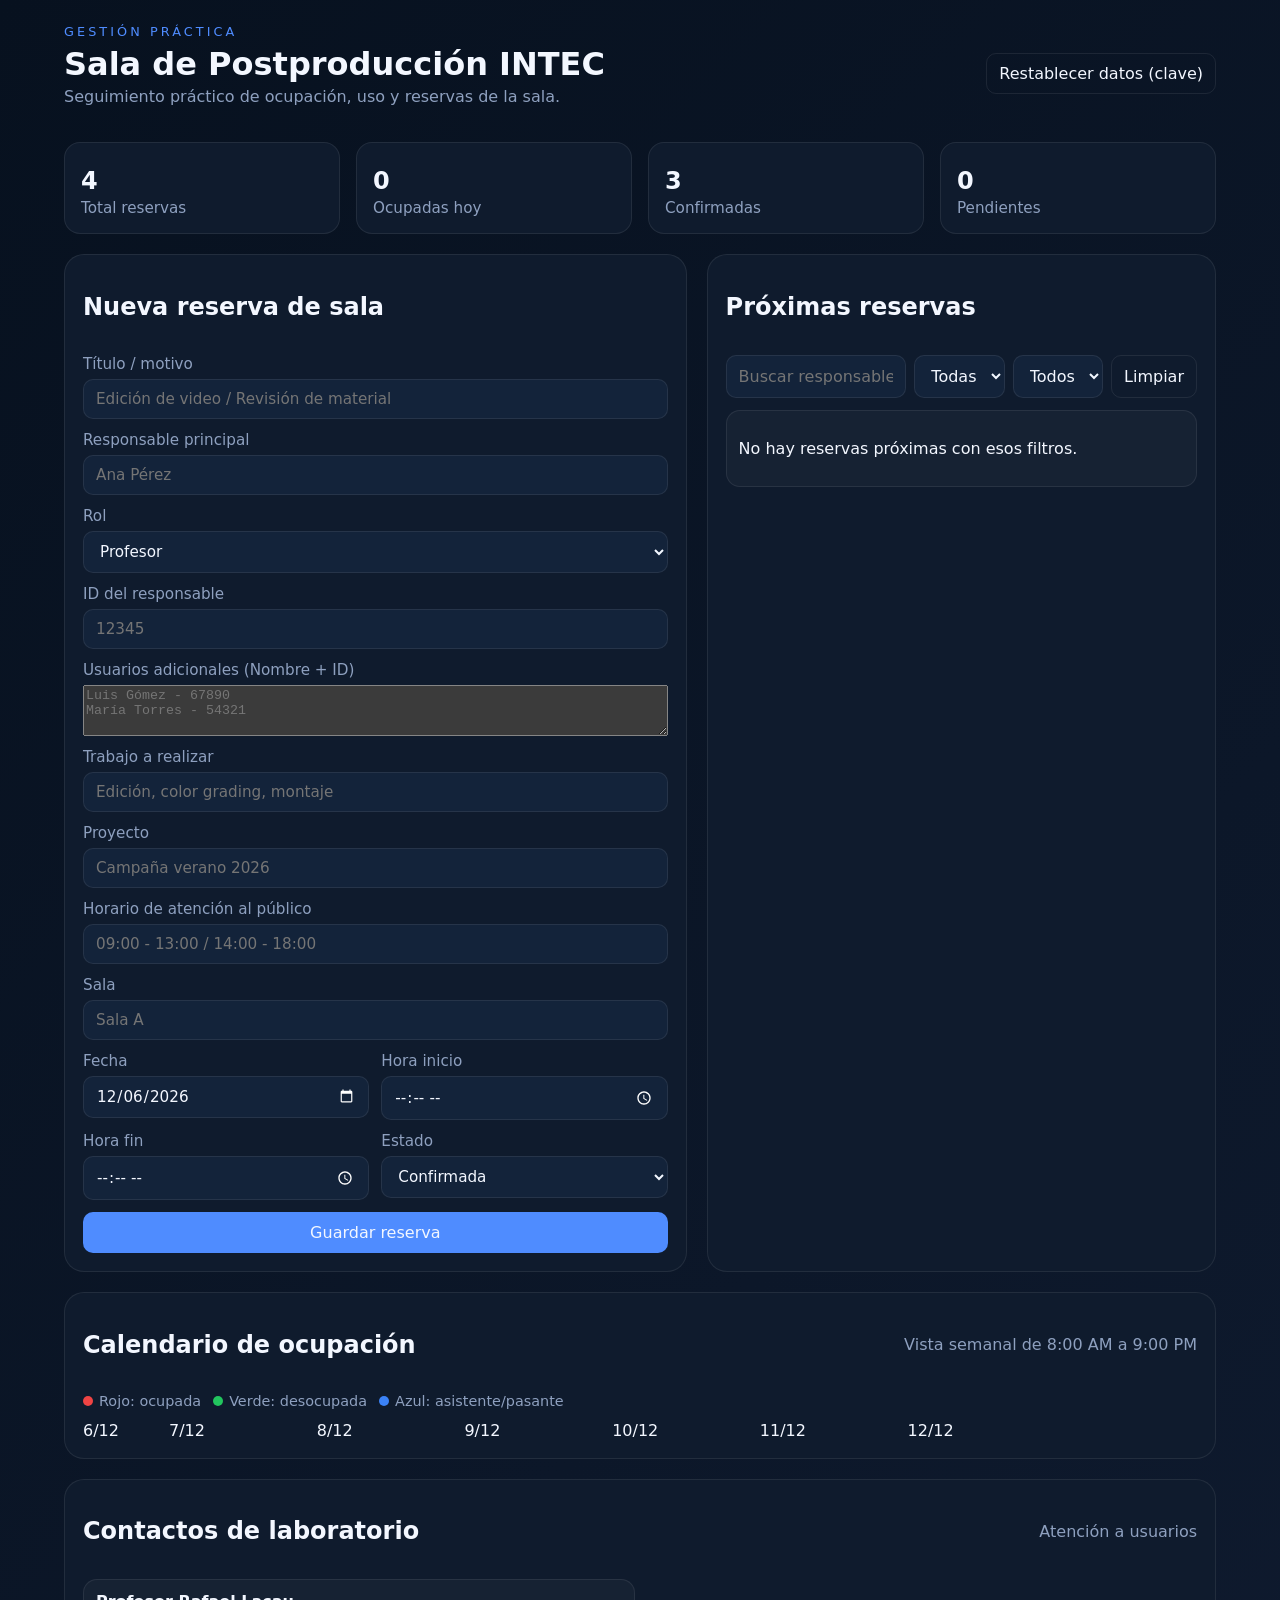
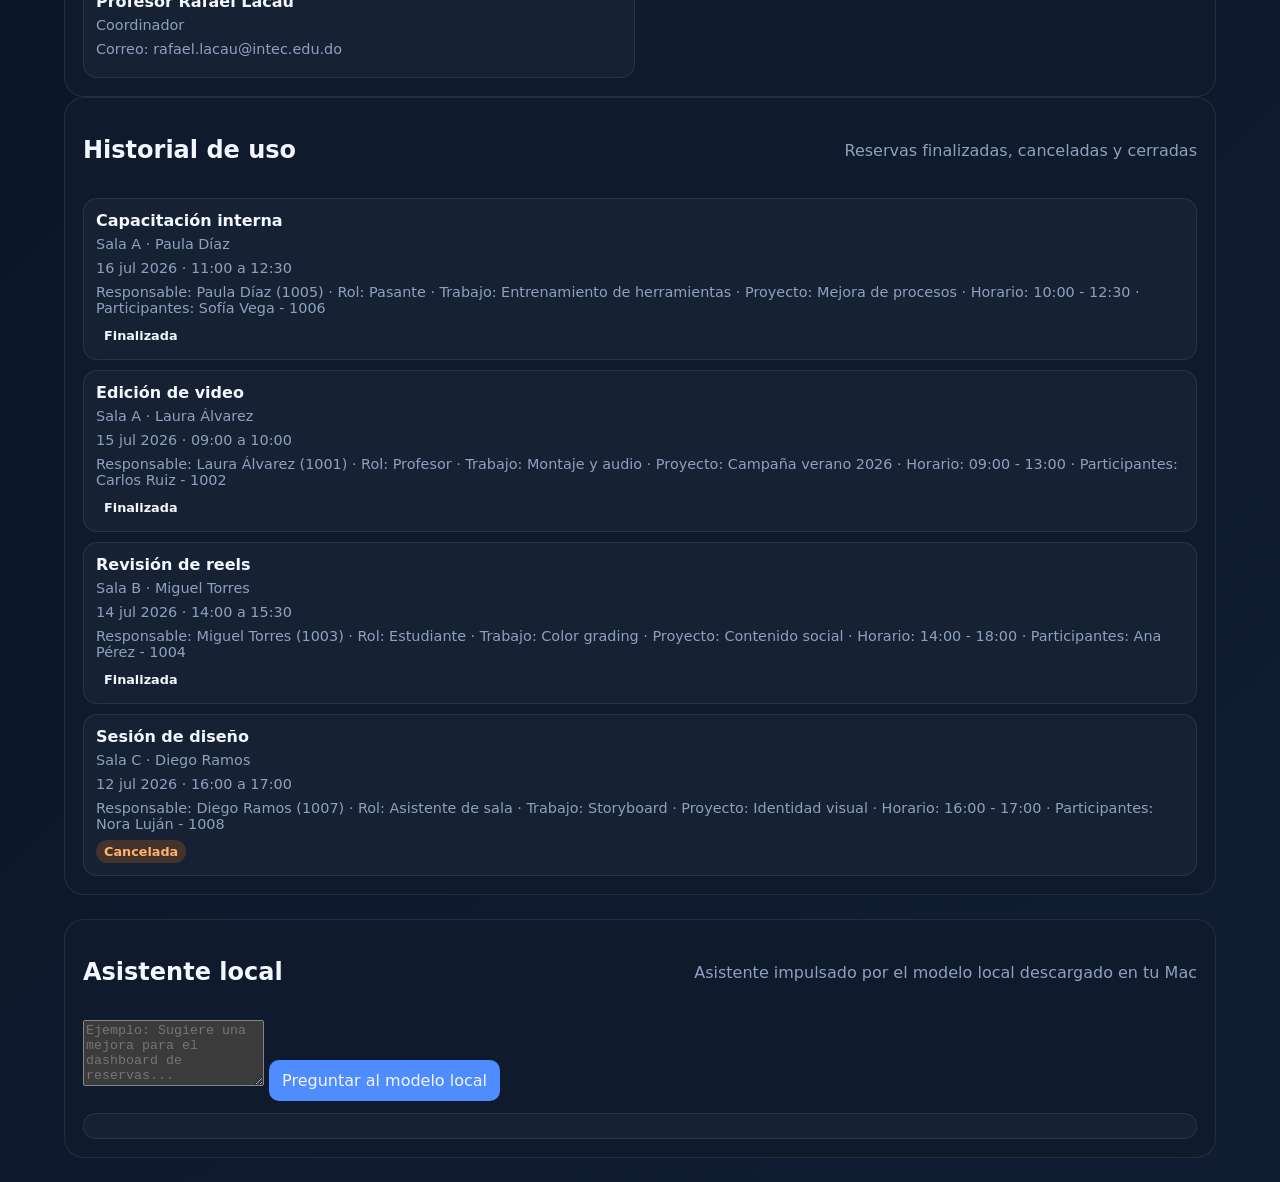
==== index.html @ 1c03a754 "Mejora dashboard y publica entry para GitHub Pages" ====
<!doctype html>
<html lang="es">
  <head>
    <meta charset="UTF-8" />
    <meta name="viewport" content="width=device-width, initial-scale=1.0" />
    <meta http-equiv="refresh" content="0; url=local-llm/dashboard.html" />
    <title>Redirigiendo al dashboard</title>
  </head>
  <body>
    <p>Abriendo dashboard...</p>
    <p><a href="local-llm/dashboard.html">Haz clic aqui si no redirige automaticamente.</a></p>
  </body>
</html>
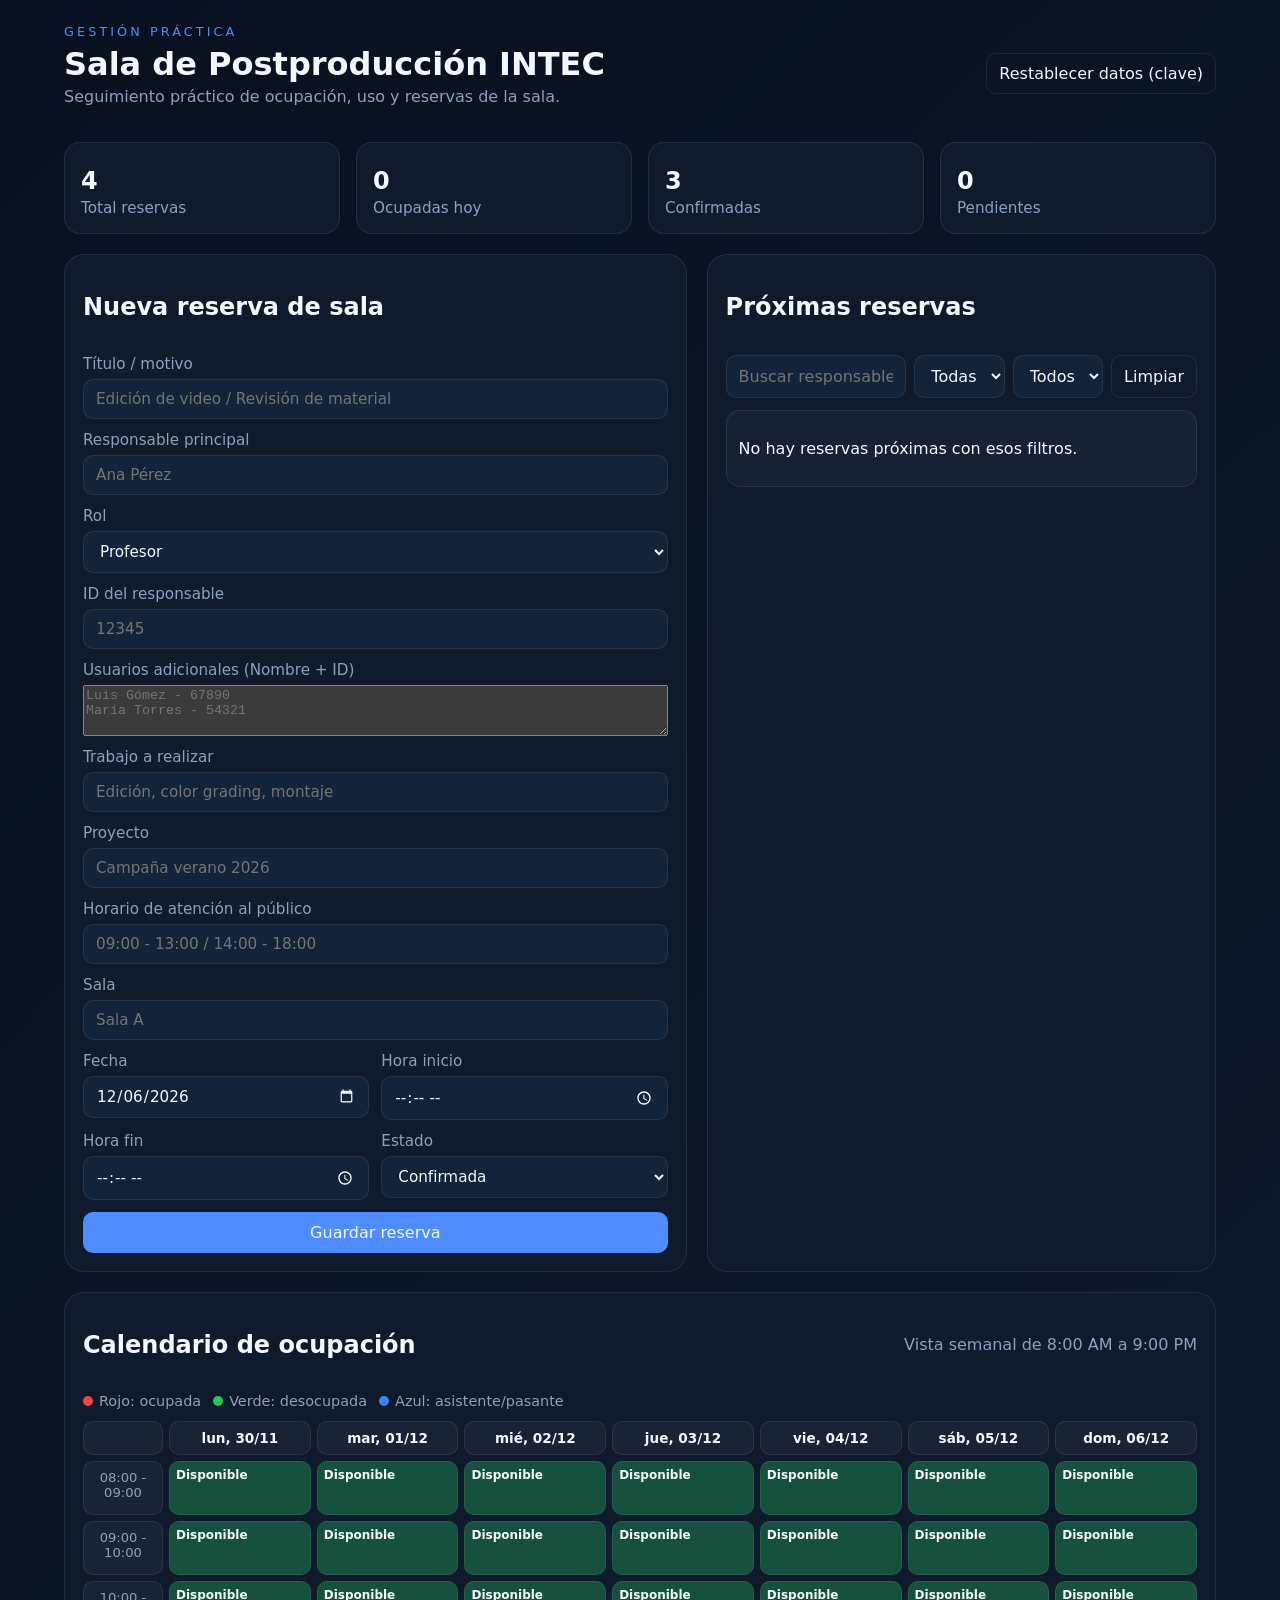
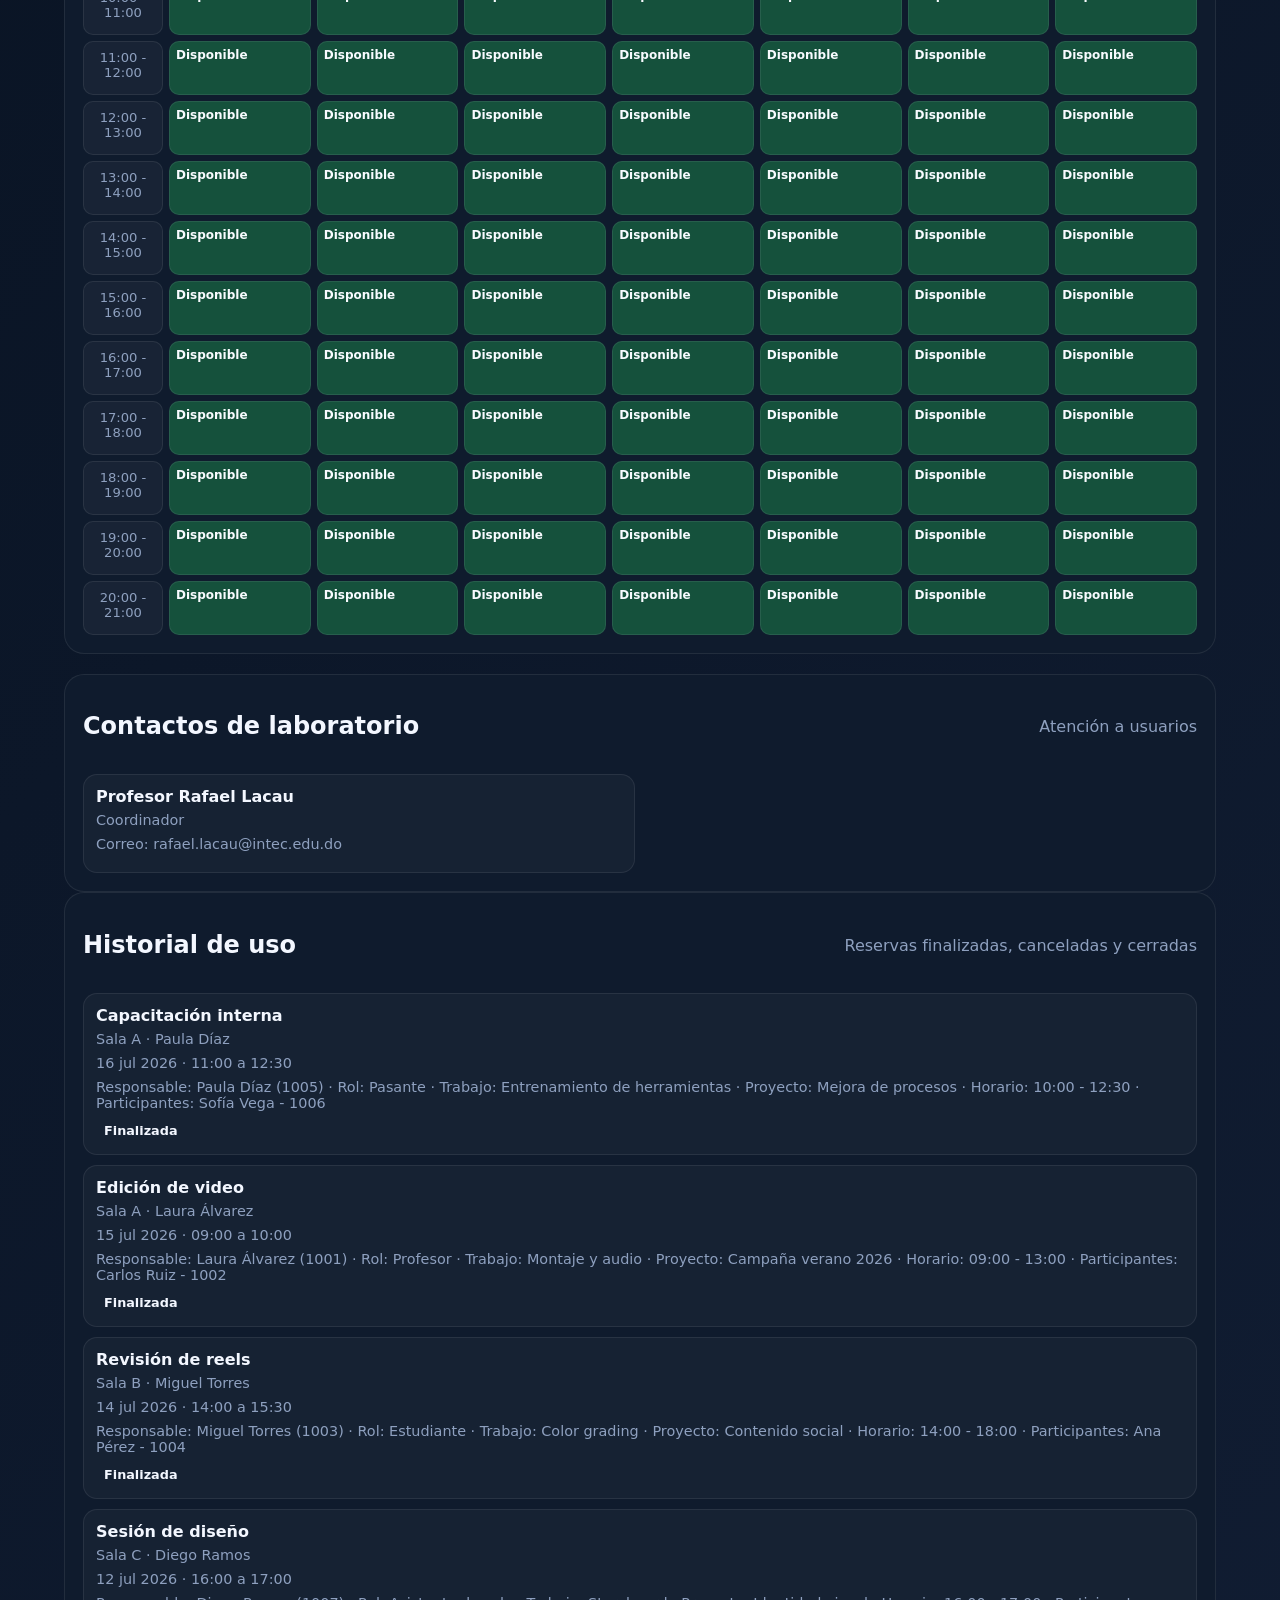
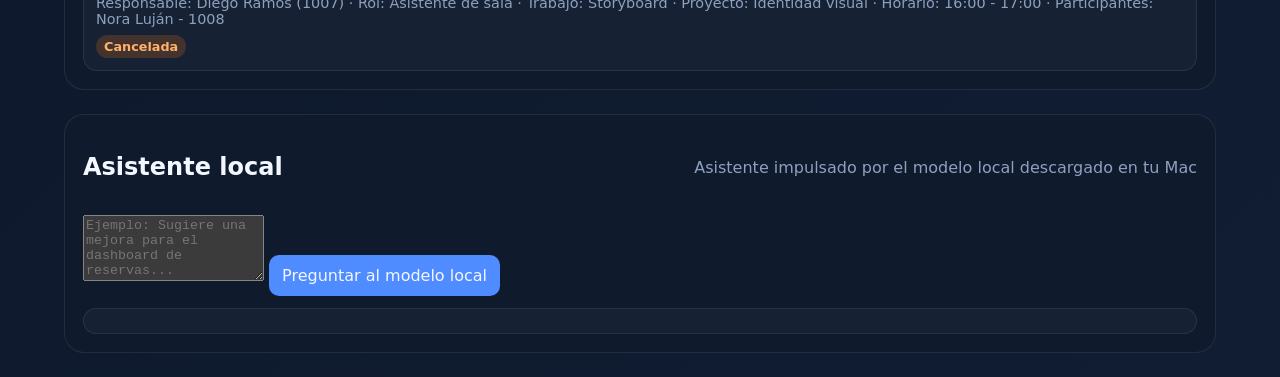
==== commit 47e228f6: "Add robust cache busting for dashboard assets" ====
--- a/index.html
+++ b/index.html
@@ -3,11 +3,14 @@
   <head>
     <meta charset="UTF-8" />
     <meta name="viewport" content="width=device-width, initial-scale=1.0" />
-    <meta http-equiv="refresh" content="0; url=local-llm/dashboard.html" />
+    <meta http-equiv="refresh" content="0; url=local-llm/dashboard.html?v=20260714" />
     <title>Redirigiendo al dashboard</title>
+    <script>
+      window.location.replace(`local-llm/dashboard.html?v=${Date.now()}`);
+    </script>
   </head>
   <body>
     <p>Abriendo dashboard...</p>
-    <p><a href="local-llm/dashboard.html">Haz clic aqui si no redirige automaticamente.</a></p>
+    <p><a href="local-llm/dashboard.html?v=20260714">Haz clic aqui si no redirige automaticamente.</a></p>
   </body>
 </html>
